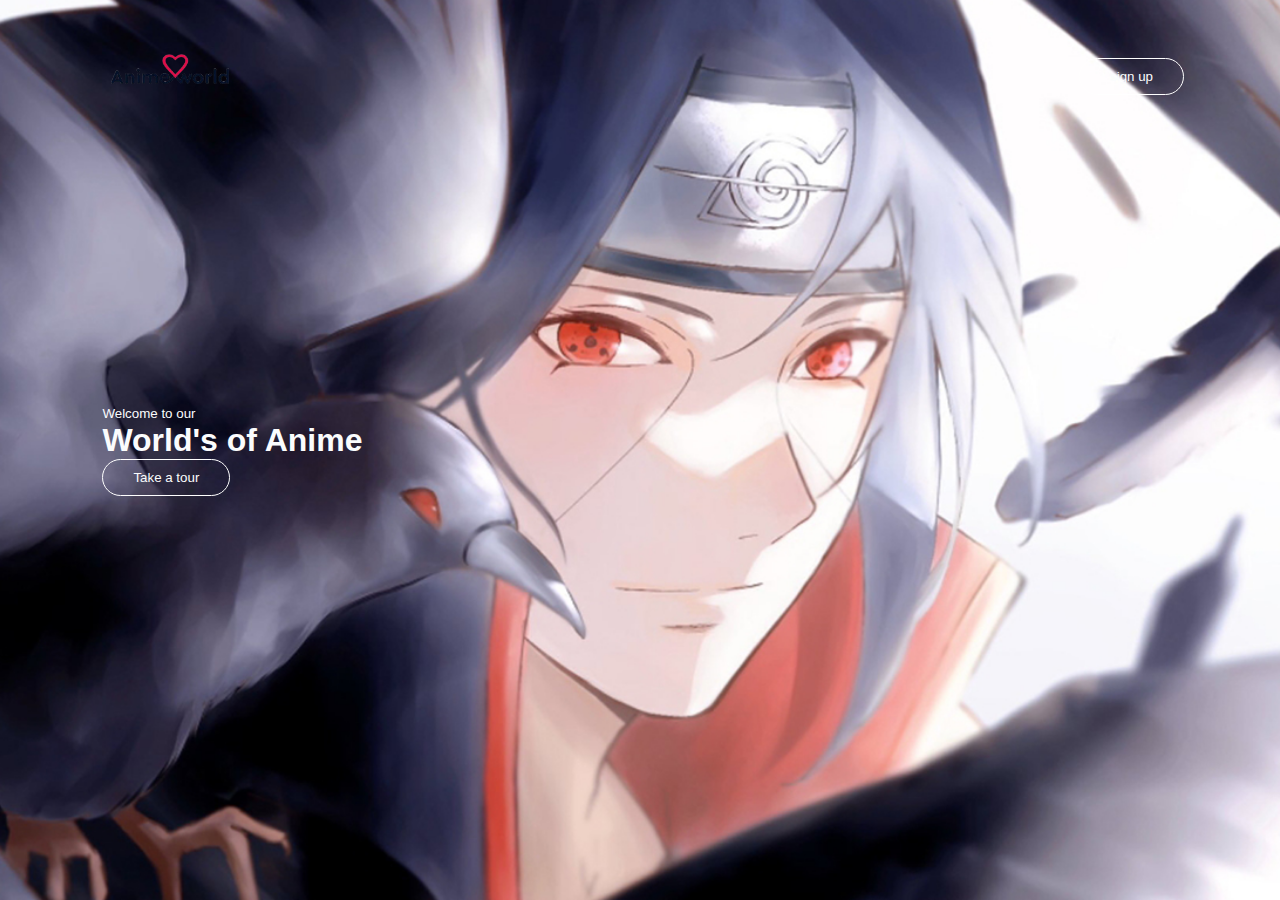
==== docs/index.html @ 848c56a7 "first commit" ====
<!DOCTYPE html>
<html lang="en">
<head>
    <meta charset="UTF-8">
    <meta http-equiv="X-UA-Compatible" content="IE=edge">
    <meta name="viewport" content="width=device-width, initial-scale=1.0">
    <link rel="stylesheet" href="style.css">
    <title>AnimeWorld</title>
</head>
<body>
    <div class="hero">
        <div class="navbar">
            <img src="images/PhotoRoom-20220610_150141.png" class="logo">
            <button type="button">sign up</button>
        </div>
        <div class="content">
            <small>Welcome to our</small>
            <h1>World's of Anime</h1>
            <button type="button">Take a tour</button>
        </div>
    </div>
</body>
</html>
---- docs/style.css ----
*{
    margin: 0;
    padding: 0;
    font-family: sans-serif;
}

.hero{
    width: 100%;
    height: 100vh;
    background-image: url(./images/AnimeX_1093670.jpeg);
    background-size: cover;
    background-position: center;
    position: relative;
    overflow: hidden;
}

.logo{
    width: 150px;
    cursor: pointer;
}

.navbar{
    width: 85%;
    height: 17%;
    margin: auto;
    display: flex;
    align-items: center;
    justify-content: space-between;
    background: transparent;
}

button{
    color:#fbfcfd;
    padding: 10px 30px;
    background: transparent;
    border: 1px solid #fff;
    border-radius: 20px;
    outline: none;
    cursor: pointer;
}

.content{
    color: #fbfcfd;
    position: absolute;
    top: 50%;
    left: 8%;
    transform:translateY(-50%);
    z-index: 2;
}

.h1{
    font-size: 40px;
    margin:10px 0 30px;
    line-height: 80px;
}

.side-bar{
    width: 50px;
    height: 100vh;
    background: linear-gradient(#00545d, #000729);
    position: absolute;
    right: 0;
    top: 0;
}
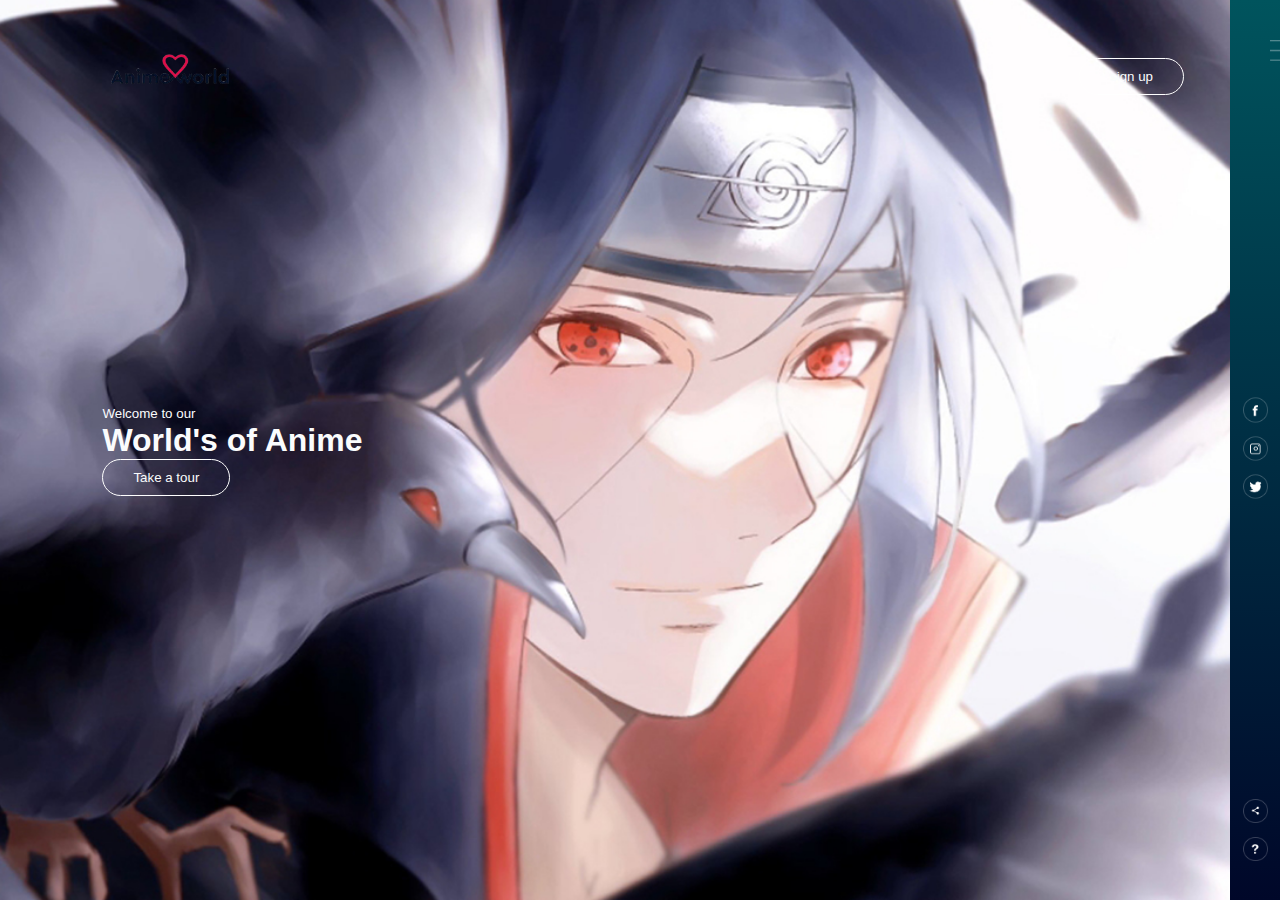
==== commit 7b13c97f: "update" ====
--- a/docs/index.html
+++ b/docs/index.html
@@ -18,6 +18,18 @@
             <h1>World's of Anime</h1>
             <button type="button">Take a tour</button>
         </div>
+        <div class="side-bar">
+            <img src="images/menu.png" class="menu">
+            <div class="social-links">
+                <img src="images/fb.png">
+                <img src="images/ig.png">
+                <img src="images/tw.png">
+            </div>
+            <div class="useful-links">
+                <img src="images/share.png">
+                <img src="images/info.png">
+            </div>
+        </div>
     </div>
 </body>
 </html>--- a/docs/style.css
+++ b/docs/style.css
@@ -61,4 +61,32 @@
     position: absolute;
     right: 0;
     top: 0;
+}
+
+.menu{
+    display: block;
+    width: 25px;
+    margin: 40px;
+    cursor: pointer;
+}
+
+.social-links img, .useful-links img{
+    width: 25px;
+    margin: 5px auto;
+    cursor: pointer;
+}
+
+.social-links{
+    width: 50px;
+    text-align: center;
+    top: 50%;
+    position: absolute;
+    transform: translateY(-50%);
+}
+
+.useful-links{
+    width: 50px;
+    text-align: center;
+    position: absolute;
+    bottom: 30px;
 }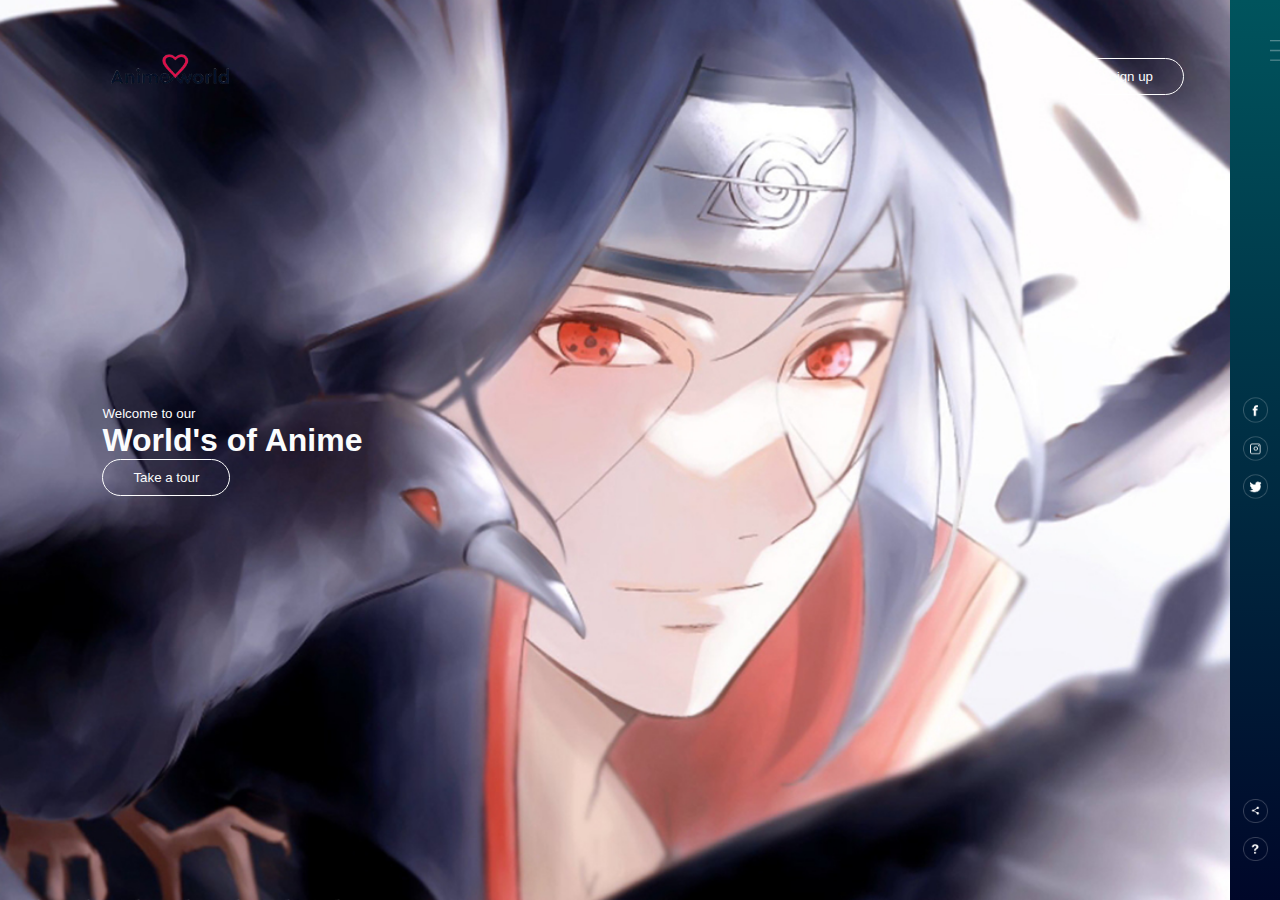
==== commit 1437e7a2: "done" ====
--- a/docs/index.html
+++ b/docs/index.html
@@ -30,6 +30,15 @@
                 <img src="images/info.png">
             </div>
         </div>
+        <div class="tool">
+            <img src="images/fire.png">
+            <img src="images/fire.png">
+            <img src="images/fire.png">
+            <img src="images/fire.png">
+            <img src="images/fire.png">
+            <img src="images/fire.png">
+            <img src="images/fire.png">
+        </div>
     </div>
 </body>
 </html>--- a/docs/style.css
+++ b/docs/style.css
@@ -89,4 +89,57 @@
     text-align: center;
     position: absolute;
     bottom: 30px;
+}
+
+.tool img{
+    width: 50px;
+    animation: fire 7s linear infinite;
+}
+
+.tool{
+    width: 100px;
+    display: inline-flex;
+    align-items: center;
+    justify-content: space-around;
+    position: absolute;
+    bottom: -80px;
+}
+
+@keyframes fire {
+    0%{
+        transform: translateY(0);
+        opacity: 0;
+    }
+    50%{
+        opacity: 1;
+    }
+    70%{   
+        opacity: 1;
+    }
+    100%{
+        transform: translateY(-80vh);
+        opacity: 0;
+    }
+}
+
+.tool img:nth-child(1){
+    animation-delay: 2s;
+}
+.tool img:nth-child(2){
+    animation-delay: 1s;
+}
+.tool img:nth-child(3){
+    animation-delay: 3s;
+}
+.tool img:nth-child(4){
+    animation-delay: 4.5s;
+}
+.tool img:nth-child(5){
+    animation-delay: 3.5s;
+}
+.tool img:nth-child(6){
+    animation-delay: 1.5s;
+}
+.tool img:nth-child(7){
+    animation-delay: 5s;
 }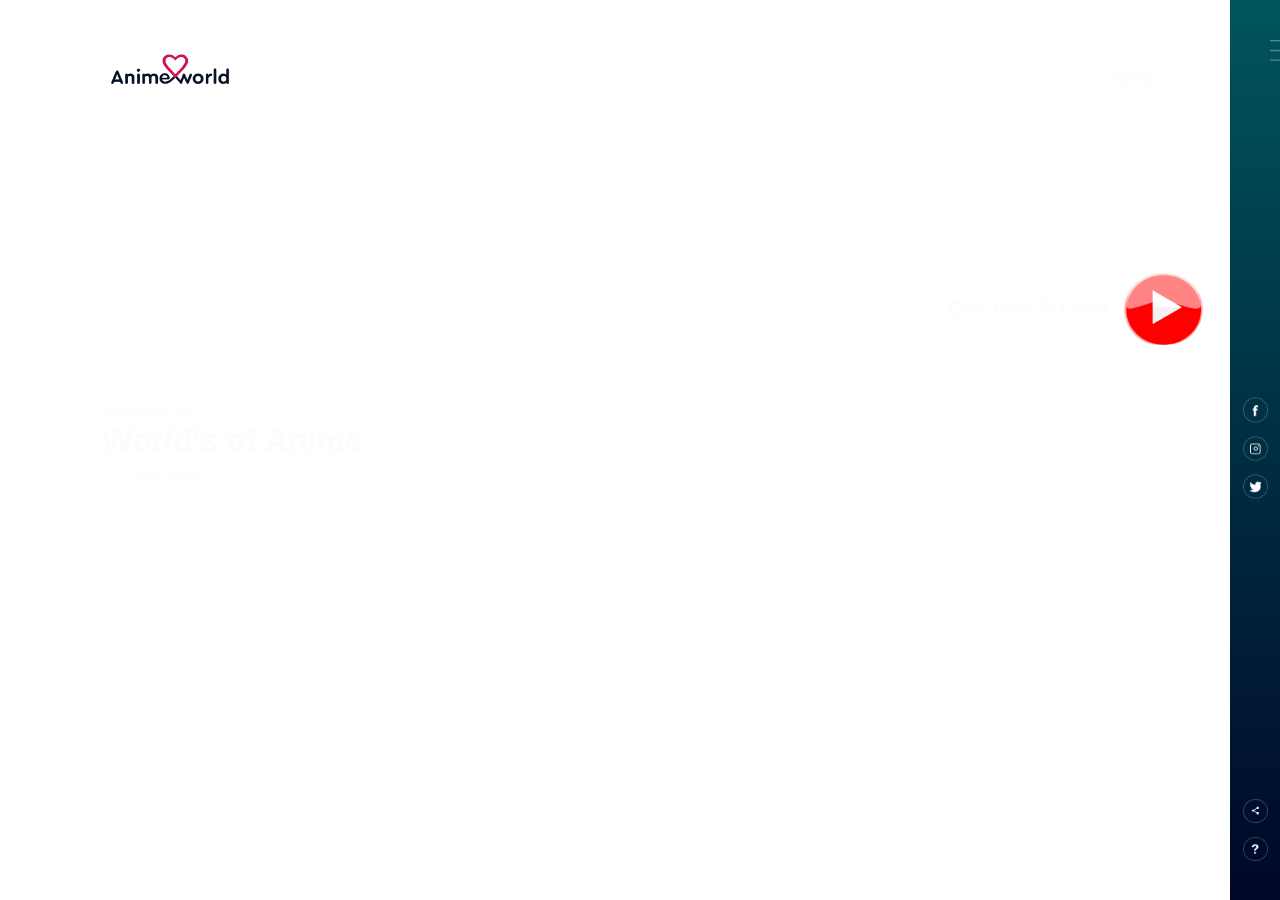
==== commit fc158891: "update" ====
--- a/docs/index.html
+++ b/docs/index.html
@@ -18,6 +18,10 @@
             <h1>World's of Anime</h1>
             <button type="button">Take a tour</button>
         </div>
+        <div class="right-col">
+            <p>Click Here To Listen</p>
+            <img src="images/482-4824624_red-play-button-png-png-download-red-play.png" id="icon">
+        </div>
         <div class="side-bar">
             <img src="images/menu.png" class="menu">
             <div class="social-links">
@@ -30,7 +34,7 @@
                 <img src="images/info.png">
             </div>
         </div>
-        <div class="tool">
+        <!--<div class="tool">
             <img src="images/fire.png">
             <img src="images/fire.png">
             <img src="images/fire.png">
@@ -38,7 +42,29 @@
             <img src="images/fire.png">
             <img src="images/fire.png">
             <img src="images/fire.png">
-        </div>
+        </div>-->
     </div>
+
+    <audio id="mySong">
+        <source src="images/Narut.mp3.aac" type="audio/mp3">
+    </audio>
+    
+<script>
+    var mySong = document.getElementById("mySong");
+    var icon = document.getElementById("icon");
+
+    icon.onclick = function(){
+        if (mySong.paused){
+            mySong.play();
+            icon.src = "images/Pause-Button-PNG-Free-File-Download-PhotoRoom.png";
+        }else{
+            mySong.pause();
+            icon.src ="images/482-4824624_red-play-button-png-png-download-red-play.png";
+        }
+    }
+
+
+</script>
+
 </body>
 </html>--- a/docs/style.css
+++ b/docs/style.css
@@ -7,11 +7,11 @@
 .hero{
     width: 100%;
     height: 100vh;
-    background-image: url(./images/AnimeX_1093670.jpeg);
     background-size: cover;
     background-position: center;
     position: relative;
     overflow: hidden;
+    animation: animate 16s ease-in-out infinite;
 }
 
 .logo{
@@ -105,6 +105,24 @@
     bottom: -80px;
 }
 
+@keyframes animate {
+    0%,100%{
+        background-image: url(images/AnimeX_1093670.jpeg);
+    }
+    25%{
+        background-image: url(images/gojou.jpg);
+    }
+    50%{
+        background-image: url(images/kurred.jpg);
+    }
+    70%{
+        background-image: url(images/AnimeX_1113492.jpeg);
+    }
+    90%{
+        background-image: url(images/dante.jpg);
+    }
+}
+
 @keyframes fire {
     0%{
         transform: translateY(0);
@@ -142,4 +160,43 @@
 }
 .tool img:nth-child(7){
     animation-delay: 5s;
+}
+
+
+
+.hero img:nth-child(1){
+    animation-delay: 3s;
+}
+.hero img:nth-child(2){
+    animation-delay: 4s;
+}
+.hero img:nth-child(3){
+    animation-delay: 3s;
+}
+.hero img:nth-child(4){
+    animation-delay: 4.5s;
+}
+.hero img:nth-child(5){
+    animation-delay: 3.5s;
+}
+
+.right-col{
+    float: right;
+    margin-right: 6%;
+    margin-top: 120px;
+    display:flex;
+    align-items: center;
+}
+
+.right-col p{
+    font-size: 18px;
+    color:#fbfcfd;
+    font-weight: 400;
+    margin-right: 15px;
+}
+
+#icon{
+    width: 80px;
+    cursor: pointer;
+    border-radius: 130px;
 }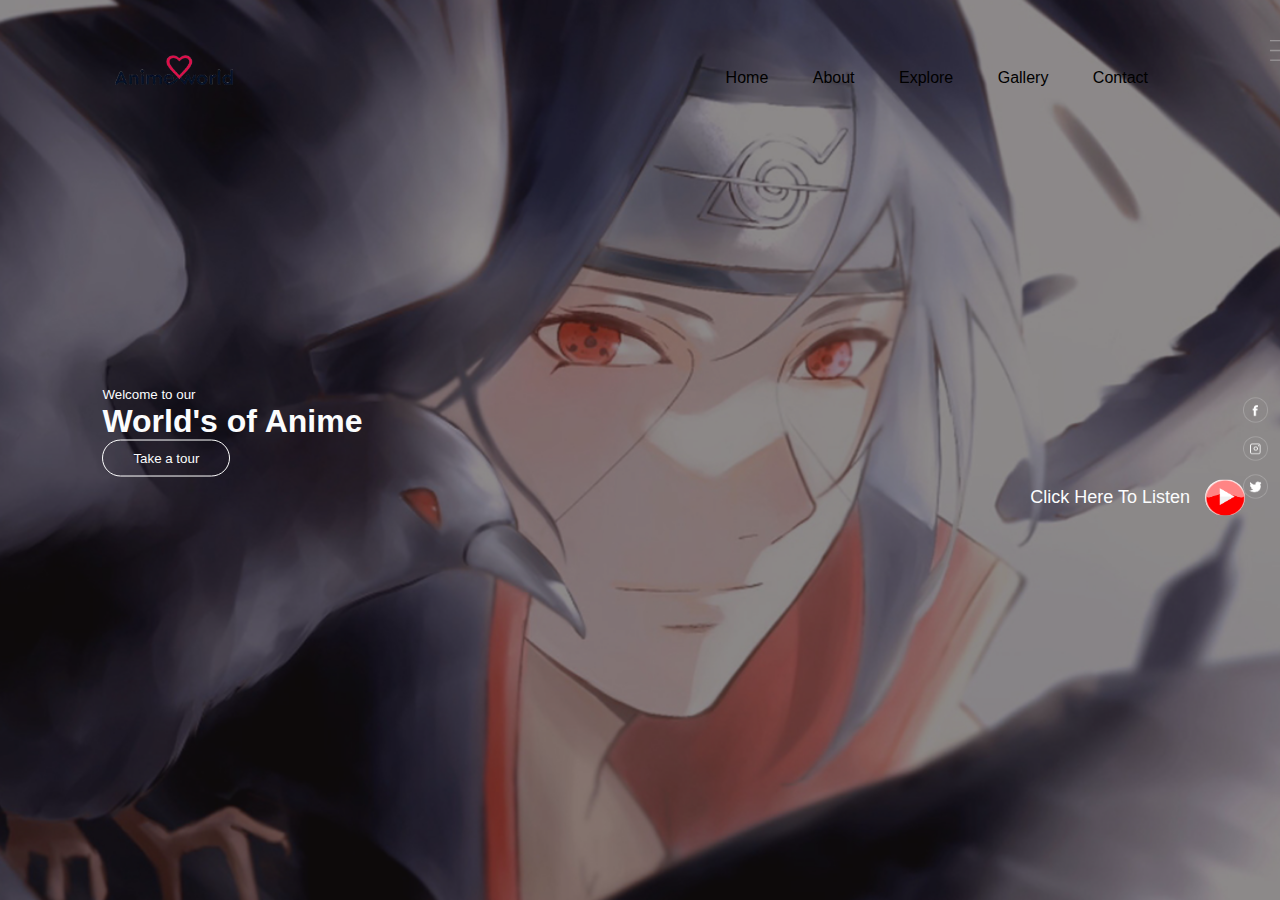
==== commit e2c40721: "update" ====
--- a/docs/index.html
+++ b/docs/index.html
@@ -11,17 +11,26 @@
     <div class="hero">
         <div class="navbar">
             <img src="images/PhotoRoom-20220610_150141.png" class="logo">
-            <button type="button">sign up</button>
+            <!--<button type="button">sign up</button>-->
+            <div class="menu-items">
+                <a href="">Home</a>
+                <a href="">About</a>
+                <a href="">Explore</a>
+                <a href="">Gallery</a>
+                <a href="">Contact</a>
+            </div>
         </div>
+    
         <div class="content">
             <small>Welcome to our</small>
             <h1>World's of Anime</h1>
             <button type="button">Take a tour</button>
+            <div class="right-col">
+                <p>Click Here To Listen</p>
+                <img src="images/482-4824624_red-play-button-png-png-download-red-play.png" id="icon">
+            </div>
         </div>
-        <div class="right-col">
-            <p>Click Here To Listen</p>
-            <img src="images/482-4824624_red-play-button-png-png-download-red-play.png" id="icon">
-        </div>
+
         <div class="side-bar">
             <img src="images/menu.png" class="menu">
             <div class="social-links">
@@ -29,10 +38,10 @@
                 <img src="images/ig.png">
                 <img src="images/tw.png">
             </div>
-            <div class="useful-links">
+            <!--<div class="useful-links">
                 <img src="images/share.png">
                 <img src="images/info.png">
-            </div>
+            </div>-->
         </div>
         <!--<div class="tool">
             <img src="images/fire.png">
@@ -44,7 +53,6 @@
             <img src="images/fire.png">
         </div>-->
     </div>
-
     <audio id="mySong">
         <source src="images/Narut.mp3.aac" type="audio/mp3">
     </audio>
--- a/docs/style.css
+++ b/docs/style.css
@@ -7,6 +7,7 @@
 .hero{
     width: 100%;
     height: 100vh;
+    background-image: url(images/AnimeX_1093670.jpeg);
     background-size: cover;
     background-position: center;
     position: relative;
@@ -14,6 +15,17 @@
     animation: animate 16s ease-in-out infinite;
 }
 
+.hero::before{
+    position: absolute;
+    content: "";
+    height: 100%;
+    width: 100%;
+    top: 0;
+    left: 0;
+    background-color: rgb(25, 19, 19);
+    opacity: 0.5;
+}
+
 .logo{
     width: 150px;
     cursor: pointer;
@@ -21,12 +33,16 @@
 
 .navbar{
     width: 85%;
+    left: 0;
     height: 17%;
     margin: auto;
+    padding:1px 100px;
+    position: absolute;
     display: flex;
     align-items: center;
     justify-content: space-between;
     background: transparent;
+    transition: 0.3s ease;
 }
 
 button{
@@ -48,6 +64,25 @@
     z-index: 2;
 }
 
+.content button::after{
+    display: inline-block;
+    background-color: #ffff;
+    border-radius: 10px;
+    border: 4px double #cccccc;
+    color: #0000;
+    text-align: center;
+    -webkit-transition: all 0.5s;
+    -moz-transition: all 0.5s;
+    -o-transition: all 0.5s;
+    transition: all 0.5s;
+    cursor: pointer;
+    margin: 5px;
+}
+
+.content button:hover{
+    background-color: rgb(19, 15, 15);
+}
+
 .h1{
     font-size: 40px;
     margin:10px 0 30px;
@@ -57,7 +92,6 @@
 .side-bar{
     width: 50px;
     height: 100vh;
-    background: linear-gradient(#00545d, #000729);
     position: absolute;
     right: 0;
     top: 0;
@@ -70,10 +104,30 @@
     cursor: pointer;
 }
 
-.social-links img, .useful-links img{
+.social-links img{
     width: 25px;
     margin: 5px auto;
     cursor: pointer;
+}
+
+.social-links img::after{
+    display: inline-block;
+    background-color: #ffff;
+    border-radius: 10px;
+    border: 4px double #cccccc;
+    color: #0000;
+    text-align: center;
+    -webkit-transition: all 0.5s;
+    -moz-transition: all 0.5s;
+    -o-transition: all 0.5s;
+    transition: all 0.5s;
+    cursor: pointer;
+    margin: 5px;
+}
+
+.social-links img:hover{
+    background-color: rgb(24, 19, 19);
+    border-radius: 20px;
 }
 
 .social-links{
@@ -84,14 +138,7 @@
     transform: translateY(-50%);
 }
 
-.useful-links{
-    width: 50px;
-    text-align: center;
-    position: absolute;
-    bottom: 30px;
-}
-
-.tool img{
+/*.tool img{
     width: 50px;
     animation: fire 7s linear infinite;
 }
@@ -178,12 +225,39 @@
 }
 .hero img:nth-child(5){
     animation-delay: 3.5s;
+}*/
+
+.menu-items a{
+    margin-right: 40px;
+    position: relative;
+    display:inline-flex;
+    font-size: 1em;
+    color: #000;
+    font-weight: 500;
+    text-decoration: none;
+    transition: 0.5s ease;
+    cursor: pointer;
+}
+
+.menu-items a::before{
+    position: absolute;
+    content: "";
+    bottom:0;
+    left:0;
+    width: 0%;
+    height: 3px;
+    background-color: #000;
+    transition: 0.3s ease;
+}
+
+.menu-items a:hover::before{
+    width: 100%;
 }
 
 .right-col{
     float: right;
-    margin-right: 6%;
-    margin-top: 120px;
+    margin-left: 800px;
+    margin-top: 40px;
     display:flex;
     align-items: center;
 }
@@ -196,7 +270,8 @@
 }
 
 #icon{
-    width: 80px;
+    width: 40px;
     cursor: pointer;
     border-radius: 130px;
+    background: transparent;
 }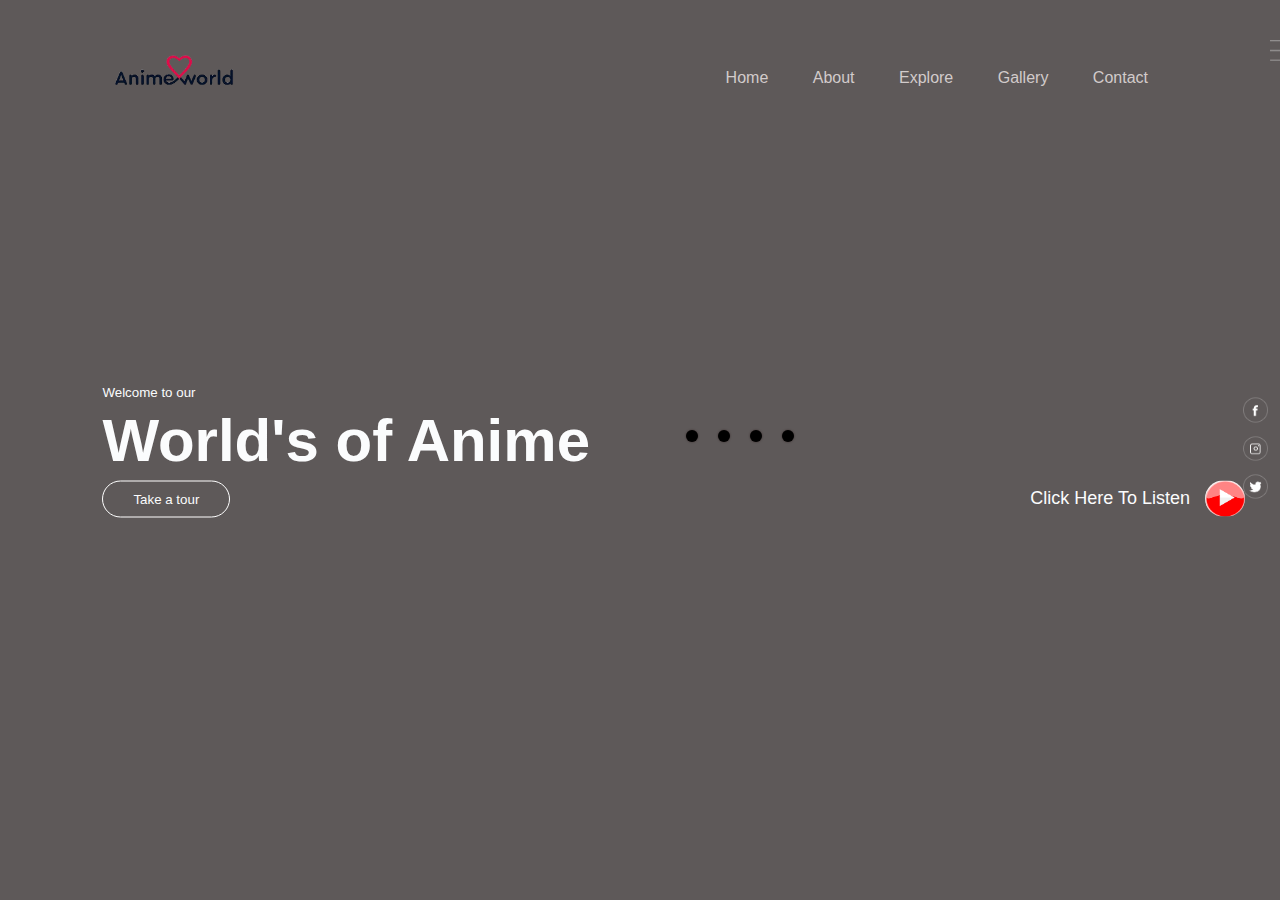
==== commit 0af1eab0: "update" ====
--- a/docs/index.html
+++ b/docs/index.html
@@ -20,7 +20,6 @@
                 <a href="">Contact</a>
             </div>
         </div>
-    
         <div class="content">
             <small>Welcome to our</small>
             <h1>World's of Anime</h1>
@@ -52,7 +51,14 @@
             <img src="images/fire.png">
             <img src="images/fire.png">
         </div>-->
+        <div class="slider">
+            <div class="nav-btn"></div>
+            <div class="nav-btn"></div>
+            <div class="nav-btn"></div>
+            <div class="nav-btn"></div>
+        </div>
     </div>
+    
     <audio id="mySong">
         <source src="images/Narut.mp3.aac" type="audio/mp3">
     </audio>
--- a/docs/style.css
+++ b/docs/style.css
@@ -7,12 +7,17 @@
 .hero{
     width: 100%;
     height: 100vh;
-    background-image: url(images/AnimeX_1093670.jpeg);
     background-size: cover;
     background-position: center;
     position: relative;
     overflow: hidden;
     animation: animate 16s ease-in-out infinite;
+}
+
+.hero .image-slider{
+    width: 100%;
+    height: 100%;
+    object-fit: cover;
 }
 
 .hero::before{
@@ -23,7 +28,7 @@
     top: 0;
     left: 0;
     background-color: rgb(25, 19, 19);
-    opacity: 0.5;
+    opacity: 0.7;
 }
 
 .logo{
@@ -83,9 +88,9 @@
     background-color: rgb(19, 15, 15);
 }
 
-.h1{
-    font-size: 40px;
-    margin:10px 0 30px;
+h1{
+    font-size: 60px;
+    margin: 0;
     line-height: 80px;
 }
 
@@ -138,7 +143,7 @@
     transform: translateY(-50%);
 }
 
-/*.tool img{
+.tool img{
     width: 50px;
     animation: fire 7s linear infinite;
 }
@@ -225,14 +230,14 @@
 }
 .hero img:nth-child(5){
     animation-delay: 3.5s;
-}*/
+}
 
 .menu-items a{
     margin-right: 40px;
     position: relative;
     display:inline-flex;
     font-size: 1em;
-    color: #000;
+    color: rgb(210, 203, 203);
     font-weight: 500;
     text-decoration: none;
     transition: 0.5s ease;
@@ -246,7 +251,7 @@
     left:0;
     width: 0%;
     height: 3px;
-    background-color: #000;
+    background-color: rgb(223, 209, 209);
     transition: 0.3s ease;
 }
 
@@ -257,7 +262,7 @@
 .right-col{
     float: right;
     margin-left: 800px;
-    margin-top: 40px;
+    margin-top: 0px;
     display:flex;
     align-items: center;
 }
@@ -274,4 +279,36 @@
     cursor: pointer;
     border-radius: 130px;
     background: transparent;
+}
+
+.slider{
+    position: relative;
+    display:flex;
+    justify-content: center;
+    align-items: center;
+    margin-top: 350px;
+    margin-left: 200px;
+    transform: translateY(80px);
+    z-index:888;
+}
+
+.slider .nav-btn{
+    width: 12px;
+    height: 12px;
+    background-color:#000;
+    border-radius: 50%;
+    box-shadow: 0 0 2px rgb(54, 42, 42);
+    cursor: pointer;
+}
+
+.slider .nav-btn.active{
+    background-color:rgb(163, 152, 152);
+}
+
+.slider .nav-btn:not(:last-child){
+    margin-right: 20px;
+}
+
+.slider .nav-btn:hover{
+    transform: scale(1,2);
 }